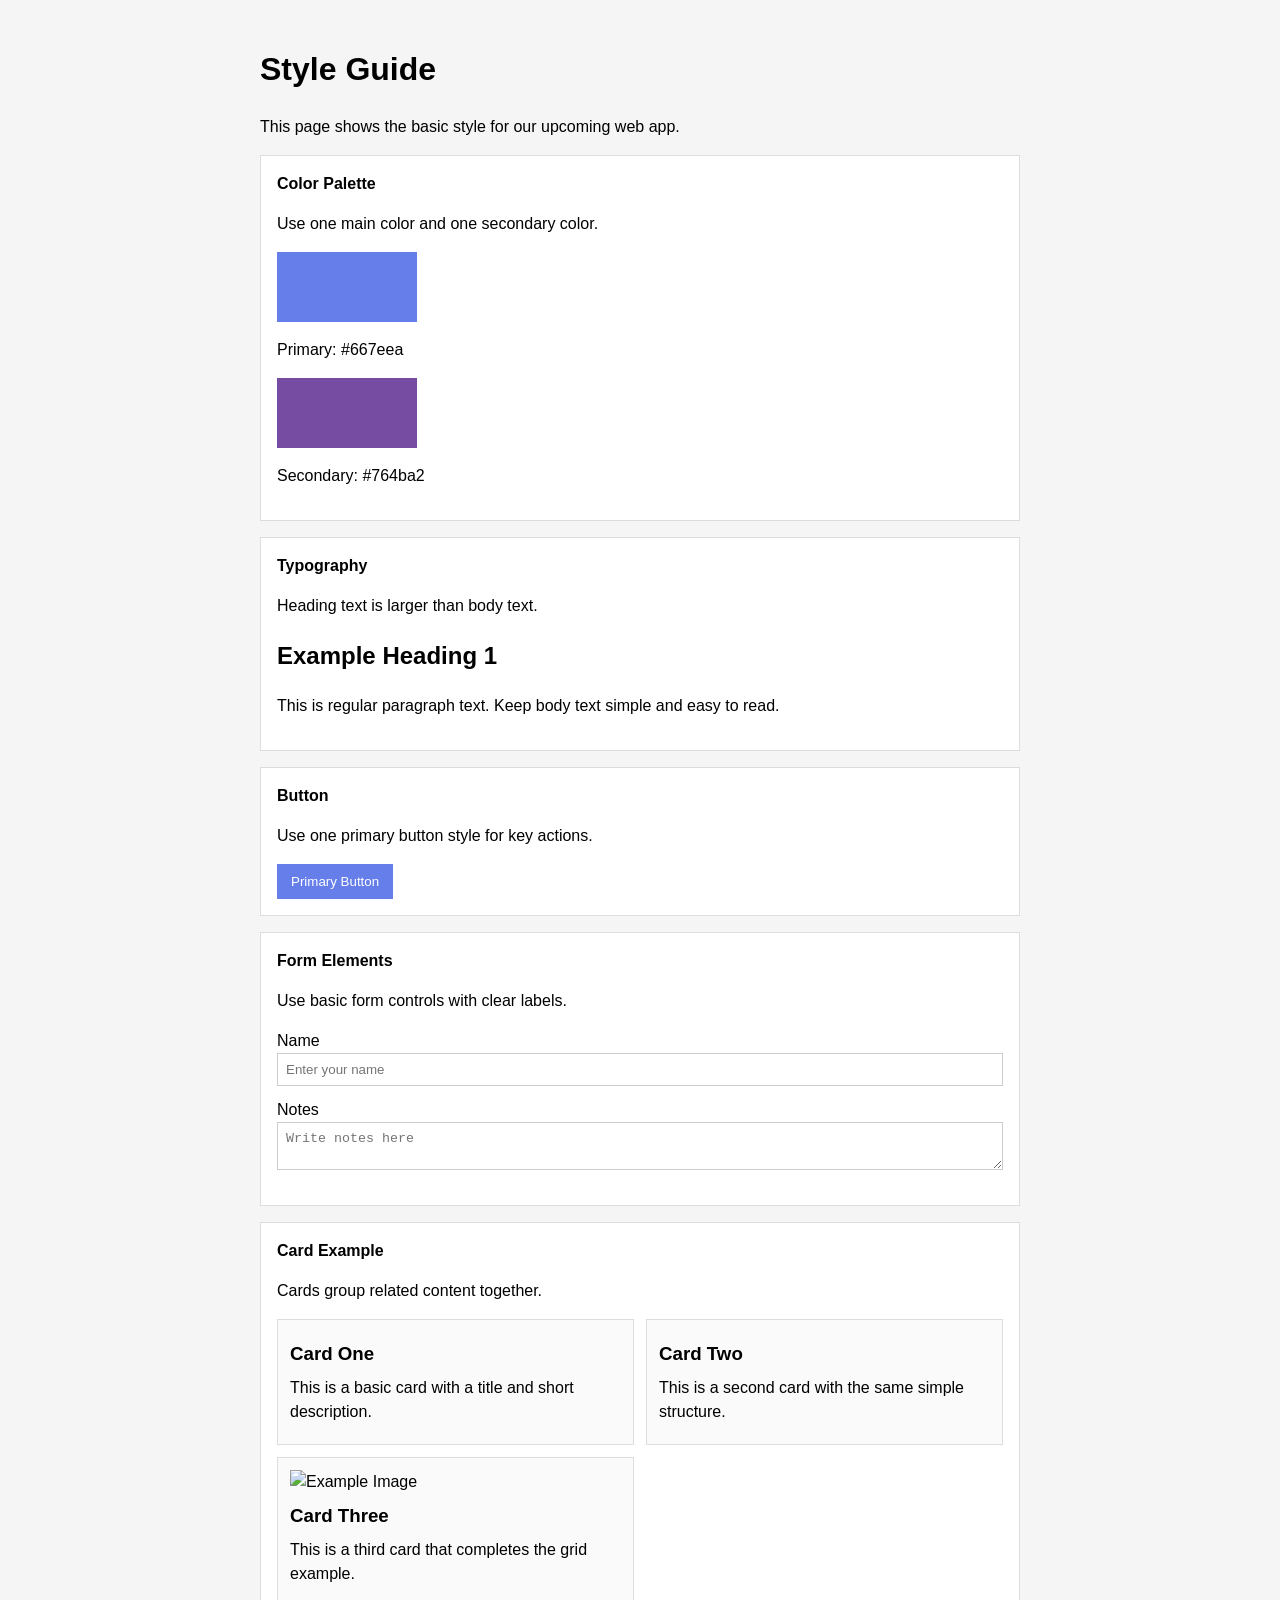
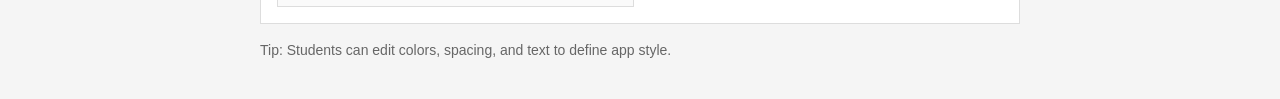
==== style-guide.html @ dba49c8b "Initial commit" ====
<!doctype html>
<html lang="en">
  <head>
    <meta charset="UTF-8" />
    <meta name="viewport" content="width=device-width, initial-scale=1.0" />
    <title>Simple Style Guide</title>
    <style>
      * {
        box-sizing: border-box;
      }

      body {
        margin: 0;
        padding: 24px;
        font-family: Arial, sans-serif;
        line-height: 1.5;
        background-color: #f5f5f5;
      }

      main {
        max-width: 760px;
        margin: 0 auto;
      }

      section {
        background-color: #ffffff;
        border: 1px solid #dddddd;
        padding: 16px;
        margin-bottom: 16px;
      }

      .swatch {
        width: 140px;
        height: 70px;
      }

      .bg-primary {
        background-color: #667eea;
      }

      .bg-secondary {
        background-color: #764ba2;
      }

      button {
        background-color: #667eea;
        color: #ffffff;
        border: none;
        padding: 10px 14px;
      }

      button:hover {
        background-color: #5568d3;
      }

      input,
      textarea {
        width: 100%;
        padding: 8px;
        border: 1px solid #cccccc;
        margin-bottom: 12px;
      }

      .card {
        border: 1px solid #dddddd;
        padding: 12px;
        background-color: #fafafa;
      }

      .card h3,
      .card p {
        margin: 8px 0 8px 0;
      }

      .card img {
        margin: 0;
        display: block;
        width: 100%;
        height: auto;
      }

      .card-grid {
        display: grid;
        grid-template-columns: repeat(2, 1fr);
        gap: 12px;
      }

      footer {
        color: #666666;
        font-size: 14px;
      }
    </style>
  </head>
  <body>
    <main>
      <header>
        <h1>Style Guide</h1>
        <p>This page shows the basic style for our upcoming web app.</p>
      </header>

      <section>
        <b>Color Palette</b>
        <p>Use one main color and one secondary color.</p>
        <div class="row">
          <div>
            <div class="swatch bg-primary"></div>
            <p>Primary: #667eea</p>
          </div>
          <div>
            <div class="swatch bg-secondary"></div>
            <p>Secondary: #764ba2</p>
          </div>
        </div>
      </section>

      <section>
        <b>Typography</b>
        <p>Heading text is larger than body text.</p>
        <h1>Example Heading 1</h1>
        <p>
          This is regular paragraph text. Keep body text simple and easy to
          read.
        </p>
      </section>

      <section>
        <b>Button</b>
        <p>Use one primary button style for key actions.</p>
        <button>Primary Button</button>
      </section>

      <section>
        <b>Form Elements</b>
        <p>Use basic form controls with clear labels.</p>

        <label for="name">Name</label>
        <input type="text" id="name" placeholder="Enter your name" />

        <label for="notes">Notes</label>
        <textarea id="notes" placeholder="Write notes here"></textarea>
      </section>

      <section>
        <b>Card Example</b>
        <p>Cards group related content together.</p>
        <div class="card-grid">
          <div class="card">
            <h3>Card One</h3>
            <p>This is a basic card with a title and short description.</p>
          </div>
          <div class="card">
            <h3>Card Two</h3>
            <p>This is a second card with the same simple structure.</p>
          </div>
          <div class="card">
            <img
              src="web-app/data/images/coffee-corner.jpg"
              alt="Example Image" />
            <h3>Card Three</h3>
            <p>This is a third card that completes the grid example.</p>
          </div>
        </div>
      </section>

      <footer>
        <p>
          Tip: Students can edit colors, spacing, and text to define app style.
        </p>
      </footer>
    </main>
  </body>
</html>
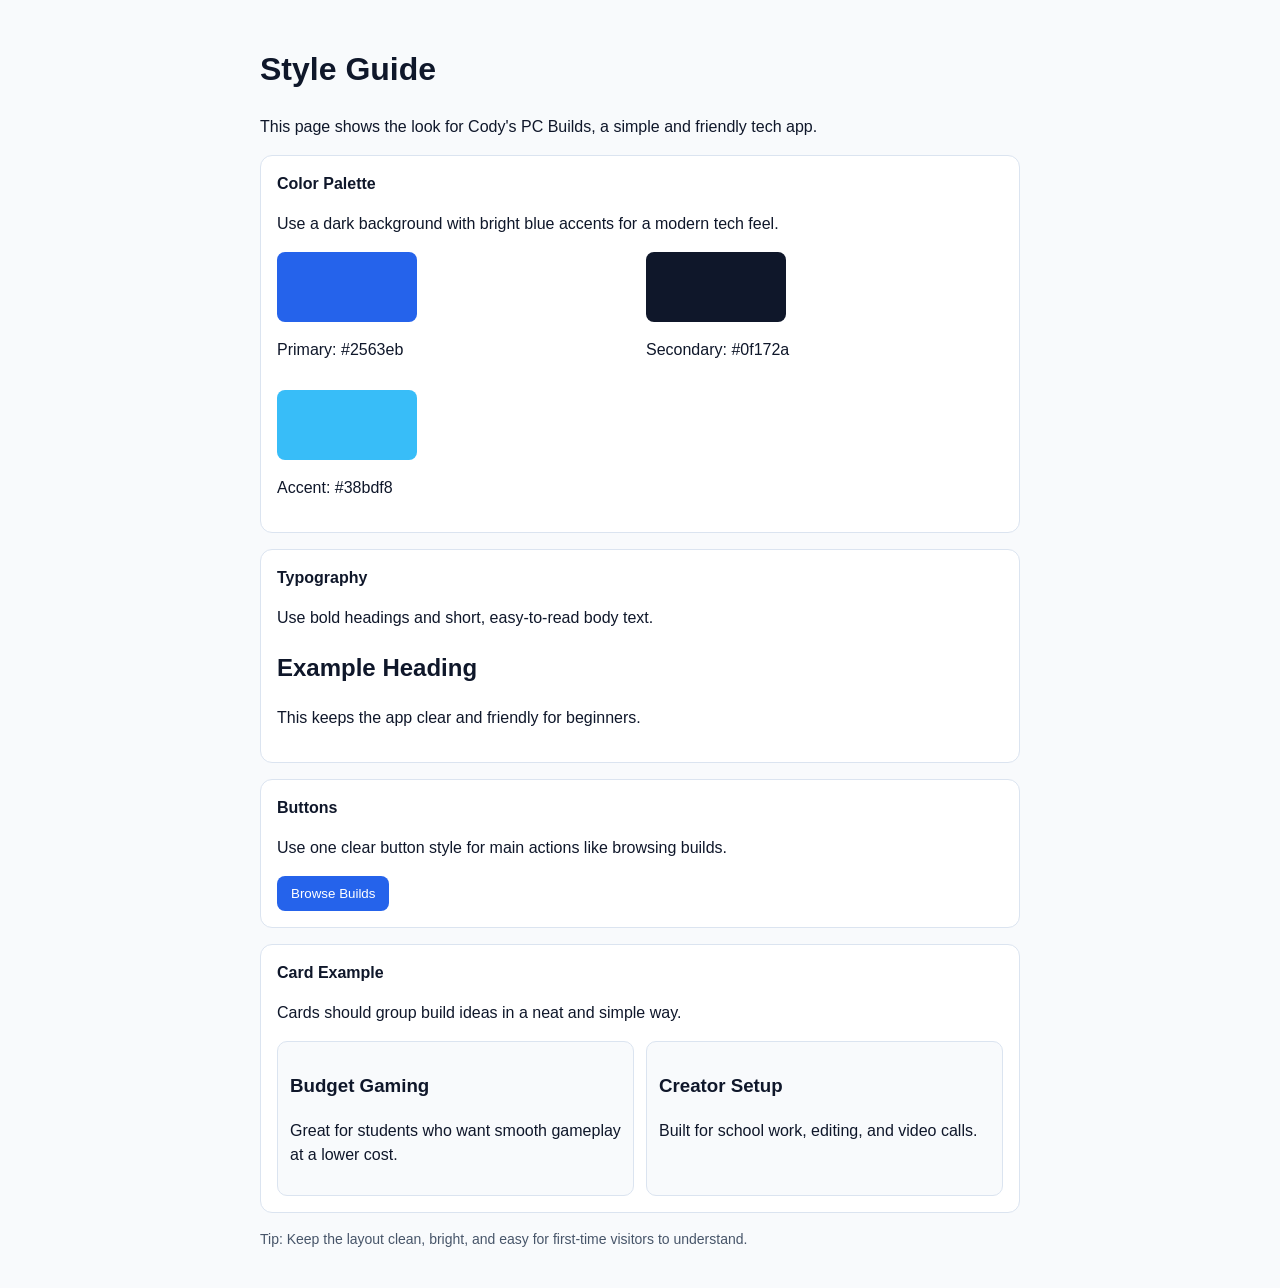
==== commit 8246f1f3: "last up date" ====
--- a/style-guide.html
+++ b/style-guide.html
@@ -3,169 +3,111 @@
   <head>
     <meta charset="UTF-8" />
     <meta name="viewport" content="width=device-width, initial-scale=1.0" />
-    <title>Simple Style Guide</title>
+    <title>Style Guide for Cody's PC Builds</title>
     <style>
-      * {
-        box-sizing: border-box;
-      }
-
+      * { box-sizing: border-box; }
       body {
         margin: 0;
         padding: 24px;
         font-family: Arial, sans-serif;
         line-height: 1.5;
-        background-color: #f5f5f5;
+        background: #f8fafc;
+        color: #0f172a;
       }
-
-      main {
-        max-width: 760px;
-        margin: 0 auto;
-      }
-
+      main { max-width: 760px; margin: 0 auto; }
       section {
-        background-color: #ffffff;
-        border: 1px solid #dddddd;
+        background: #ffffff;
+        border: 1px solid #dbe4f0;
         padding: 16px;
         margin-bottom: 16px;
+        border-radius: 12px;
       }
-
       .swatch {
         width: 140px;
         height: 70px;
+        border-radius: 8px;
+        margin-bottom: 8px;
       }
-
-      .bg-primary {
-        background-color: #667eea;
-      }
-
-      .bg-secondary {
-        background-color: #764ba2;
-      }
-
+      .bg-primary { background-color: #2563eb; }
+      .bg-secondary { background-color: #0f172a; }
+      .bg-accent { background-color: #38bdf8; }
       button {
-        background-color: #667eea;
+        background-color: #2563eb;
         color: #ffffff;
         border: none;
         padding: 10px 14px;
+        border-radius: 8px;
       }
-
-      button:hover {
-        background-color: #5568d3;
+      .card {
+        border: 1px solid #dbe4f0;
+        padding: 12px;
+        background: #f8fafc;
+        border-radius: 10px;
       }
-
-      input,
-      textarea {
-        width: 100%;
-        padding: 8px;
-        border: 1px solid #cccccc;
-        margin-bottom: 12px;
-      }
-
-      .card {
-        border: 1px solid #dddddd;
-        padding: 12px;
-        background-color: #fafafa;
-      }
-
-      .card h3,
-      .card p {
-        margin: 8px 0 8px 0;
-      }
-
-      .card img {
-        margin: 0;
-        display: block;
-        width: 100%;
-        height: auto;
-      }
-
       .card-grid {
         display: grid;
         grid-template-columns: repeat(2, 1fr);
         gap: 12px;
       }
-
-      footer {
-        color: #666666;
-        font-size: 14px;
-      }
+      footer { color: #475569; font-size: 14px; }
     </style>
   </head>
   <body>
     <main>
       <header>
         <h1>Style Guide</h1>
-        <p>This page shows the basic style for our upcoming web app.</p>
+        <p>This page shows the look for Cody's PC Builds, a simple and friendly tech app.</p>
       </header>
 
       <section>
         <b>Color Palette</b>
-        <p>Use one main color and one secondary color.</p>
-        <div class="row">
+        <p>Use a dark background with bright blue accents for a modern tech feel.</p>
+        <div class="card-grid">
           <div>
             <div class="swatch bg-primary"></div>
-            <p>Primary: #667eea</p>
+            <p>Primary: #2563eb</p>
           </div>
           <div>
             <div class="swatch bg-secondary"></div>
-            <p>Secondary: #764ba2</p>
+            <p>Secondary: #0f172a</p>
+          </div>
+          <div>
+            <div class="swatch bg-accent"></div>
+            <p>Accent: #38bdf8</p>
           </div>
         </div>
       </section>
 
       <section>
         <b>Typography</b>
-        <p>Heading text is larger than body text.</p>
-        <h1>Example Heading 1</h1>
-        <p>
-          This is regular paragraph text. Keep body text simple and easy to
-          read.
-        </p>
+        <p>Use bold headings and short, easy-to-read body text.</p>
+        <h1>Example Heading</h1>
+        <p>This keeps the app clear and friendly for beginners.</p>
       </section>
 
       <section>
-        <b>Button</b>
-        <p>Use one primary button style for key actions.</p>
-        <button>Primary Button</button>
-      </section>
-
-      <section>
-        <b>Form Elements</b>
-        <p>Use basic form controls with clear labels.</p>
-
-        <label for="name">Name</label>
-        <input type="text" id="name" placeholder="Enter your name" />
-
-        <label for="notes">Notes</label>
-        <textarea id="notes" placeholder="Write notes here"></textarea>
+        <b>Buttons</b>
+        <p>Use one clear button style for main actions like browsing builds.</p>
+        <button>Browse Builds</button>
       </section>
 
       <section>
         <b>Card Example</b>
-        <p>Cards group related content together.</p>
+        <p>Cards should group build ideas in a neat and simple way.</p>
         <div class="card-grid">
           <div class="card">
-            <h3>Card One</h3>
-            <p>This is a basic card with a title and short description.</p>
+            <h3>Budget Gaming</h3>
+            <p>Great for students who want smooth gameplay at a lower cost.</p>
           </div>
           <div class="card">
-            <h3>Card Two</h3>
-            <p>This is a second card with the same simple structure.</p>
-          </div>
-          <div class="card">
-            <img
-              src="web-app/data/images/coffee-corner.jpg"
-              alt="Example Image" />
-            <h3>Card Three</h3>
-            <p>This is a third card that completes the grid example.</p>
+            <h3>Creator Setup</h3>
+            <p>Built for school work, editing, and video calls.</p>
           </div>
         </div>
       </section>
 
       <footer>
-        <p>
-          Tip: Students can edit colors, spacing, and text to define app style.
-        </p>
+        <p>Tip: Keep the layout clean, bright, and easy for first-time visitors to understand.</p>
       </footer>
     </main>
   </body>
